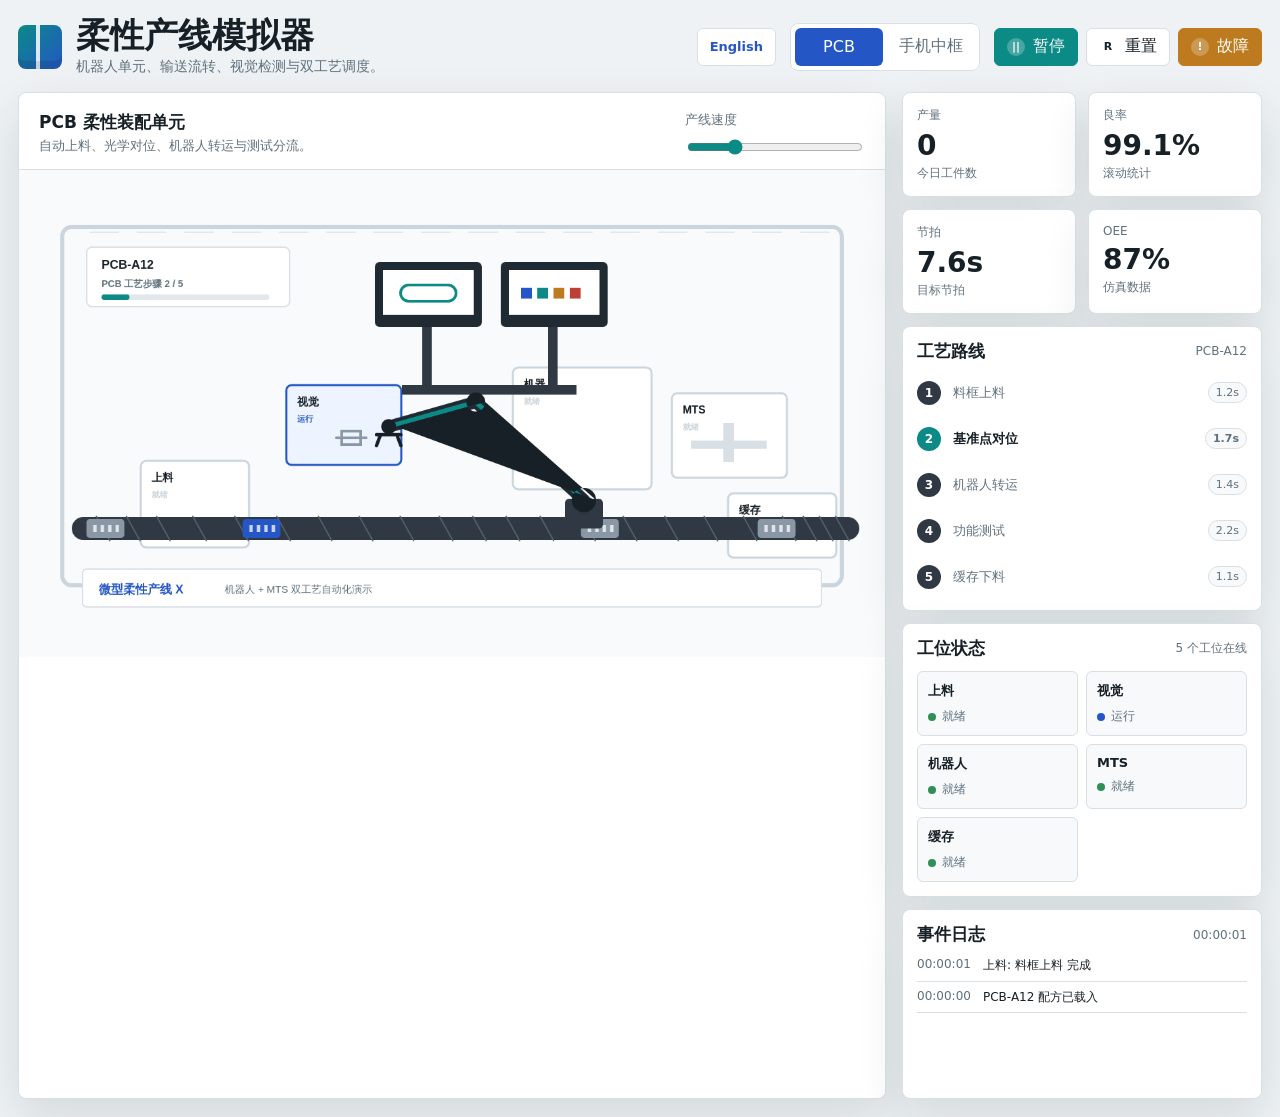
==== zh-cn.html @ 5ff69f81 "Add Chinese mirror page" ====
<!doctype html>
<html lang="zh-CN">
  <head>
    <meta charset="utf-8">
    <meta name="viewport" content="width=device-width, initial-scale=1">
    <title>柔性产线模拟器</title>
    <meta
      name="description"
      content="面向柔性机器人产线的浏览器数字孪生演示。"
    >
    <link rel="stylesheet" href="styles.css">
  </head>
  <body>
    <main class="app-shell">
      <section class="topbar" aria-label="生产控制">
        <div class="brand-block">
          <span class="brand-mark" aria-hidden="true"></span>
          <div>
            <h1>柔性产线模拟器</h1>
            <p>机器人单元、输送流转、视觉检测与双工艺调度。</p>
          </div>
        </div>

        <div class="control-cluster">
          <a class="language-link" href="index.html">English</a>

          <fieldset class="segmented" aria-label="工艺模式">
            <legend>模式</legend>
            <button class="segment active" type="button" data-mode="pcb">PCB</button>
            <button class="segment" type="button" data-mode="frame">手机中框</button>
          </fieldset>

          <div class="control-buttons">
            <button class="tool-button primary" type="button" id="toggleRun" aria-label="暂停产线">
              <span class="button-icon" aria-hidden="true">||</span>
              <span>暂停</span>
            </button>
            <button class="tool-button" type="button" id="resetLine" aria-label="重置产线">
              <span class="button-icon" aria-hidden="true">R</span>
              <span>重置</span>
            </button>
            <button class="tool-button warning" type="button" id="injectFault" aria-label="注入产线故障">
              <span class="button-icon" aria-hidden="true">!</span>
              <span>故障</span>
            </button>
          </div>
        </div>
      </section>

      <section class="workspace">
        <div class="digital-twin-panel">
          <div class="panel-head">
            <div>
              <h2 id="lineTitle">PCB 柔性装配单元</h2>
              <p id="lineSubtitle">自动上料、光学对位、机器人转运与测试分流。</p>
            </div>
            <label class="speed-control" for="speedRange">
              <span>产线速度</span>
              <input id="speedRange" type="range" min="0.5" max="2.5" value="1" step="0.25">
            </label>
          </div>
          <canvas id="lineCanvas" width="1280" height="720" aria-label="动态产线仿真画布"></canvas>
        </div>

        <aside class="side-panel" aria-label="产线看板">
          <section class="status-strip">
            <div class="status-card">
              <span class="metric-label">产量</span>
              <strong id="metricOutput">0</strong>
              <span class="metric-sub">今日工件数</span>
            </div>
            <div class="status-card">
              <span class="metric-label">良率</span>
              <strong id="metricYield">99.1%</strong>
              <span class="metric-sub">滚动统计</span>
            </div>
            <div class="status-card">
              <span class="metric-label">节拍</span>
              <strong id="metricCycle">7.6s</strong>
              <span class="metric-sub">目标节拍</span>
            </div>
            <div class="status-card">
              <span class="metric-label">OEE</span>
              <strong id="metricOee">87%</strong>
              <span class="metric-sub">仿真数据</span>
            </div>
          </section>

          <section class="process-card">
            <div class="section-head">
              <h2>工艺路线</h2>
              <span id="activeRecipe">PCB-A12</span>
            </div>
            <ol class="route-list" id="routeList"></ol>
          </section>

          <section class="process-card">
            <div class="section-head">
              <h2>工位状态</h2>
              <span id="stationSummary">5 个工位在线</span>
            </div>
            <div class="station-grid" id="stationGrid"></div>
          </section>

          <section class="process-card log-card">
            <div class="section-head">
              <h2>事件日志</h2>
              <span id="clockReadout">00:00:00</span>
            </div>
            <ul class="event-log" id="eventLog"></ul>
          </section>
        </aside>
      </section>
    </main>

    <script src="app.js"></script>
  </body>
</html>
---- styles.css ----
:root {
  color-scheme: light;
  --bg: #eef2f4;
  --surface: #ffffff;
  --surface-2: #f7f9fb;
  --ink: #172026;
  --muted: #60717d;
  --line: #d8e0e6;
  --blue: #2457c5;
  --teal: #0b8a86;
  --green: #2f8f57;
  --amber: #bd7a1f;
  --red: #bd3f35;
  --rail: #303943;
  --shadow: 0 18px 46px rgba(28, 39, 49, 0.12);
}

* {
  box-sizing: border-box;
}

html,
body {
  min-height: 100%;
}

body {
  margin: 0;
  background: var(--bg);
  color: var(--ink);
  font-family:
    Inter, ui-sans-serif, system-ui, -apple-system, BlinkMacSystemFont, "Segoe UI",
    sans-serif;
}

button,
input {
  font: inherit;
}

.app-shell {
  min-height: 100vh;
  padding: 18px;
}

.topbar {
  display: flex;
  align-items: center;
  justify-content: space-between;
  gap: 20px;
  max-width: 1480px;
  margin: 0 auto 16px;
}

.brand-block {
  display: flex;
  align-items: center;
  gap: 14px;
  min-width: 280px;
}

.brand-mark {
  width: 44px;
  height: 44px;
  border-radius: 8px;
  background:
    linear-gradient(90deg, transparent 42%, rgba(255, 255, 255, 0.85) 42% 50%, transparent 50%),
    linear-gradient(135deg, var(--teal), var(--blue));
  box-shadow: inset 0 -8px 0 rgba(0, 0, 0, 0.1);
  flex: 0 0 auto;
}

h1,
h2,
p {
  margin: 0;
}

h1 {
  font-size: clamp(22px, 3vw, 34px);
  line-height: 1.05;
}

.brand-block p,
.panel-head p,
.metric-sub,
.metric-label {
  color: var(--muted);
}

.brand-block p {
  margin-top: 4px;
  font-size: 14px;
}

.control-cluster {
  display: flex;
  align-items: center;
  justify-content: flex-end;
  gap: 14px;
  flex-wrap: wrap;
}

.segmented {
  display: grid;
  grid-template-columns: repeat(2, minmax(88px, 1fr));
  gap: 4px;
  margin: 0;
  padding: 4px;
  border: 1px solid var(--line);
  border-radius: 8px;
  background: var(--surface);
}

.segmented legend {
  position: absolute;
  width: 1px;
  height: 1px;
  overflow: hidden;
  clip: rect(0 0 0 0);
}

.segment,
.tool-button {
  min-height: 38px;
  border: 0;
  border-radius: 6px;
  cursor: pointer;
}

.segment {
  color: var(--muted);
  background: transparent;
  padding: 0 12px;
}

.segment.active {
  color: #fff;
  background: var(--blue);
}

.control-buttons {
  display: flex;
  gap: 8px;
  flex-wrap: wrap;
}

.language-link {
  display: inline-flex;
  align-items: center;
  justify-content: center;
  min-height: 38px;
  padding: 0 12px;
  color: var(--blue);
  background: var(--surface);
  border: 1px solid var(--line);
  border-radius: 6px;
  font-size: 13px;
  font-weight: 700;
  text-decoration: none;
}

.language-link:hover {
  border-color: var(--blue);
}

.tool-button {
  display: inline-flex;
  align-items: center;
  justify-content: center;
  gap: 8px;
  padding: 0 12px;
  color: var(--ink);
  background: var(--surface);
  border: 1px solid var(--line);
}

.tool-button.primary {
  color: #fff;
  background: var(--teal);
  border-color: var(--teal);
}

.tool-button.warning {
  color: #fff;
  background: var(--amber);
  border-color: var(--amber);
}

.button-icon {
  display: grid;
  place-items: center;
  width: 18px;
  height: 18px;
  border-radius: 50%;
  font-size: 11px;
  font-weight: 800;
  background: rgba(255, 255, 255, 0.24);
}

.workspace {
  display: grid;
  grid-template-columns: minmax(0, 1fr) 360px;
  gap: 16px;
  max-width: 1480px;
  margin: 0 auto;
}

.digital-twin-panel,
.process-card,
.status-card {
  background: var(--surface);
  border: 1px solid var(--line);
  border-radius: 8px;
  box-shadow: var(--shadow);
}

.digital-twin-panel {
  min-width: 0;
  overflow: hidden;
}

.panel-head {
  display: flex;
  align-items: center;
  justify-content: space-between;
  gap: 18px;
  padding: 18px 20px 12px;
  border-bottom: 1px solid var(--line);
}

.panel-head h2,
.section-head h2 {
  font-size: 17px;
  line-height: 1.25;
}

.panel-head p {
  margin-top: 4px;
  font-size: 13px;
  line-height: 1.4;
}

.speed-control {
  display: grid;
  gap: 8px;
  min-width: 180px;
  color: var(--muted);
  font-size: 13px;
}

.speed-control input {
  accent-color: var(--teal);
}

canvas {
  display: block;
  width: 100%;
  aspect-ratio: 16 / 9;
  background: #f8fafb;
}

.side-panel {
  display: grid;
  gap: 12px;
  align-content: start;
}

.status-strip {
  display: grid;
  grid-template-columns: repeat(2, minmax(0, 1fr));
  gap: 12px;
}

.status-card {
  min-height: 104px;
  padding: 14px;
}

.metric-label,
.metric-sub {
  display: block;
  font-size: 12px;
}

.status-card strong {
  display: block;
  margin: 8px 0 5px;
  font-size: 28px;
  line-height: 1;
}

.process-card {
  padding: 14px;
}

.section-head {
  display: flex;
  align-items: center;
  justify-content: space-between;
  gap: 12px;
  margin-bottom: 12px;
}

.section-head span {
  color: var(--muted);
  font-size: 12px;
}

.route-list {
  display: grid;
  gap: 8px;
  margin: 0;
  padding: 0;
  list-style: none;
  counter-reset: route;
}

.route-list li {
  display: grid;
  grid-template-columns: 28px 1fr auto;
  align-items: center;
  gap: 8px;
  min-height: 38px;
  color: var(--muted);
  font-size: 13px;
}

.route-list li::before {
  counter-increment: route;
  content: counter(route);
  display: grid;
  place-items: center;
  width: 24px;
  height: 24px;
  color: #fff;
  background: var(--rail);
  border-radius: 50%;
  font-size: 12px;
  font-weight: 700;
}

.route-list .active-step {
  color: var(--ink);
  font-weight: 700;
}

.route-list .active-step::before {
  background: var(--teal);
}

.duration-pill {
  color: var(--muted);
  background: var(--surface-2);
  border: 1px solid var(--line);
  border-radius: 999px;
  padding: 3px 7px;
  font-size: 11px;
}

.station-grid {
  display: grid;
  grid-template-columns: repeat(2, minmax(0, 1fr));
  gap: 8px;
}

.station-tile {
  min-height: 64px;
  padding: 10px;
  background: var(--surface-2);
  border: 1px solid var(--line);
  border-radius: 6px;
}

.station-name {
  display: block;
  font-size: 13px;
  font-weight: 700;
}

.station-state {
  display: inline-flex;
  align-items: center;
  gap: 6px;
  margin-top: 8px;
  color: var(--muted);
  font-size: 12px;
}

.state-dot {
  width: 8px;
  height: 8px;
  border-radius: 50%;
  background: var(--green);
}

.station-tile.busy .state-dot {
  background: var(--blue);
}

.station-tile.fault .state-dot {
  background: var(--red);
}

.log-card {
  min-height: 190px;
}

.event-log {
  display: grid;
  gap: 7px;
  max-height: 170px;
  margin: 0;
  padding: 0;
  overflow: auto;
  list-style: none;
  font-size: 12px;
}

.event-log li {
  display: grid;
  grid-template-columns: 58px 1fr;
  gap: 8px;
  padding-bottom: 7px;
  border-bottom: 1px solid var(--line);
}

.event-time {
  color: var(--muted);
  font-variant-numeric: tabular-nums;
}

.event-text {
  color: var(--ink);
  line-height: 1.35;
}

@media (max-width: 1080px) {
  .topbar {
    align-items: flex-start;
    flex-direction: column;
  }

  .control-cluster {
    width: 100%;
    justify-content: space-between;
  }

  .workspace {
    grid-template-columns: 1fr;
  }

  .side-panel {
    grid-template-columns: repeat(2, minmax(0, 1fr));
  }

  .status-strip,
  .log-card {
    grid-column: 1 / -1;
  }
}

@media (max-width: 680px) {
  .app-shell {
    padding: 12px;
  }

  .control-cluster,
  .control-buttons {
    align-items: stretch;
    flex-direction: column;
    width: 100%;
  }

  .segmented {
    width: 100%;
  }

  .tool-button {
    width: 100%;
  }

  .language-link {
    width: 100%;
  }

  .panel-head {
    align-items: stretch;
    flex-direction: column;
  }

  .side-panel,
  .status-strip,
  .station-grid {
    grid-template-columns: 1fr;
  }

  .route-list li {
    grid-template-columns: 28px minmax(0, 1fr);
  }

  .duration-pill {
    grid-column: 2;
    justify-self: start;
  }
}
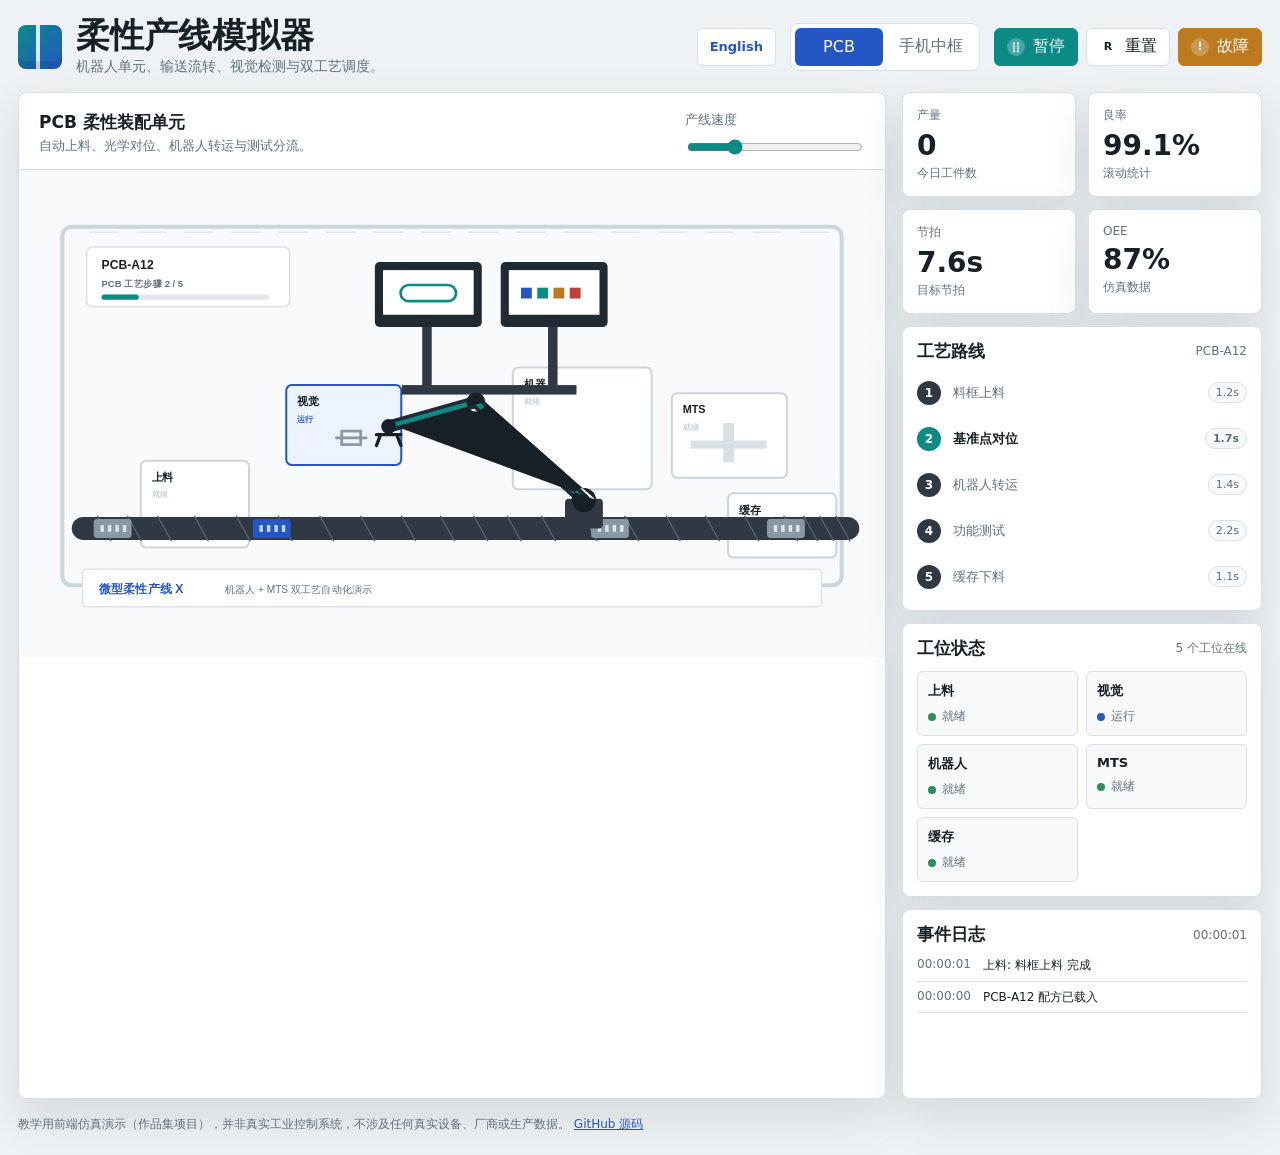
==== commit cdf7b03d: "Optimize rendering, HiDPI canvas, and page metadata - Restructure app.js into clear sections: locali" ====
--- a/zh-cn.html
+++ b/zh-cn.html
@@ -8,6 +8,14 @@
       name="description"
       content="面向柔性机器人产线的浏览器数字孪生演示。"
     >
+    <meta property="og:title" content="柔性产线模拟器">
+    <meta property="og:description" content="面向柔性机器人产线的浏览器数字孪生演示。">
+    <meta property="og:type" content="website">
+    <meta property="og:url" content="https://binbinfu131.github.io/flexible-line-simulator/zh-cn.html">
+    <link rel="alternate" hreflang="en" href="https://binbinfu131.github.io/flexible-line-simulator/">
+    <link rel="alternate" hreflang="zh-CN" href="https://binbinfu131.github.io/flexible-line-simulator/zh-cn.html">
+    <link rel="alternate" hreflang="x-default" href="https://binbinfu131.github.io/flexible-line-simulator/">
+    <link rel="icon" href="data:image/svg+xml,%3Csvg xmlns='http://www.w3.org/2000/svg' viewBox='0 0 64 64'%3E%3Crect width='64' height='64' rx='12' fill='%232457c5'/%3E%3Crect x='10' y='40' width='44' height='8' rx='4' fill='%23ffffff'/%3E%3Ccircle cx='22' cy='26' r='8' fill='%230b8a86' stroke='%23ffffff' stroke-width='3'/%3E%3Crect x='36' y='16' width='16' height='16' rx='3' fill='%23ffffff'/%3E%3C/svg%3E">
     <link rel="stylesheet" href="styles.css">
   </head>
   <body>
@@ -111,6 +119,13 @@
           </section>
         </aside>
       </section>
+
+      <footer class="page-foot">
+        <p>
+          教学用前端仿真演示（作品集项目），并非真实工业控制系统，不涉及任何真实设备、厂商或生产数据。
+          <a href="https://github.com/BinbinFu131/flexible-line-simulator">GitHub 源码</a>
+        </p>
+      </footer>
     </main>
 
     <script src="app.js"></script>
--- a/styles.css
+++ b/styles.css
@@ -435,6 +435,18 @@
   line-height: 1.35;
 }
 
+.page-foot {
+  max-width: 1480px;
+  margin: 16px auto 4px;
+  color: var(--muted);
+  font-size: 12px;
+  line-height: 1.5;
+}
+
+.page-foot a {
+  color: var(--blue);
+}
+
 @media (max-width: 1080px) {
   .topbar {
     align-items: flex-start;
